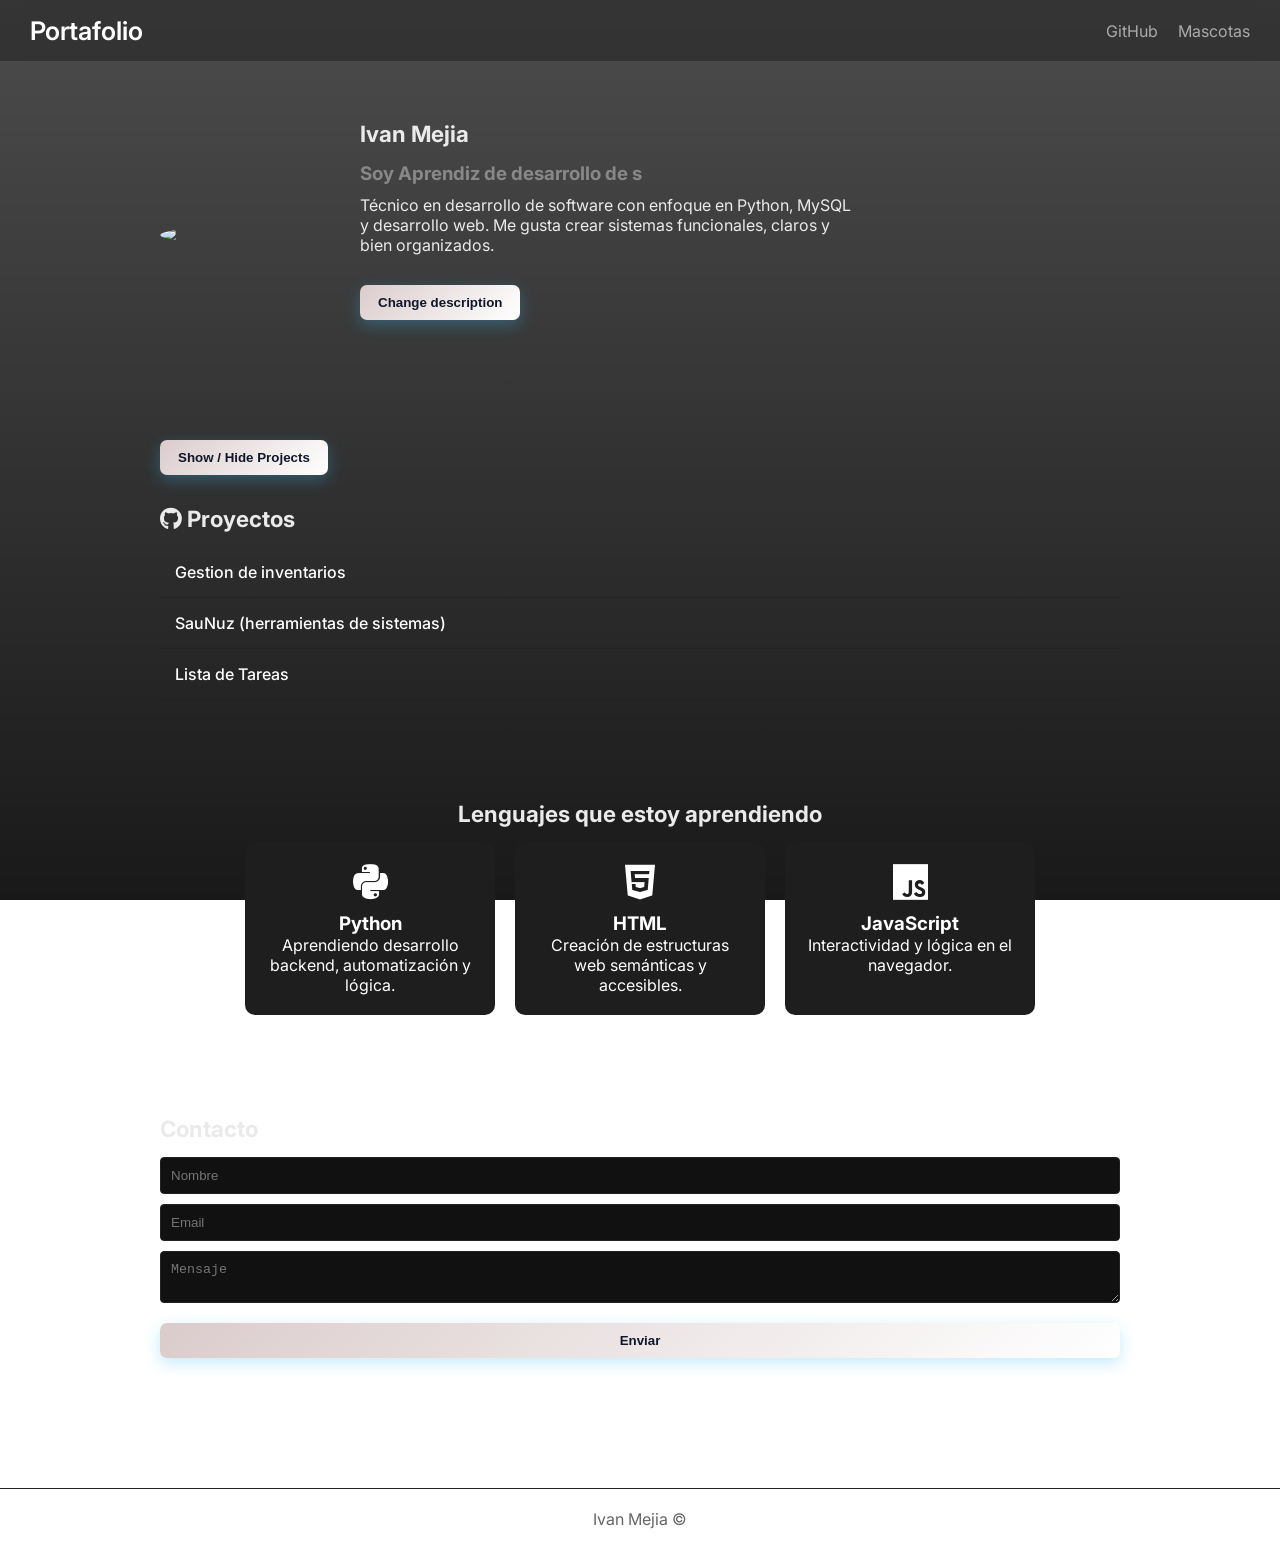
==== index.html @ 8ea57e07 "si" ====
<!doctype html>
<html lang="es">
  <head>
    <meta charset="UTF-8" />
    <meta name="viewport" content="width=device-width, initial-scale=1.0" />
    <link rel="stylesheet" href="src/css/index.css" />
    <link rel="icon" type="image/x-icon" href="public/img/Ivan.png">
    <link
      rel="stylesheet"
      href="https://cdnjs.cloudflare.com/ajax/libs/font-awesome/6.5.0/css/all.min.css"
    />
    <title>Ivan Mejia | Portafolio</title>
  </head>
  <body>
    <header>
      <h1>Portafolio</h1>
      <nav>
        <ul>
          <li>
            <a href="https://github.com/nuz777" target="_blank">GitHub</a>
          </li>
          <li><a href="mascotas.html">Mascotas</a></li>
        </ul>
      </nav>
    </header>

    <main>
      <section id="sobre-mi">
        <div class="sobre-mi">
          <img
            src="public/img/Ivan.png"
            class="perfil-img"
          />

          <div class="info">
            <h2>Ivan Mejia</h2>
            <h3 id="typing"></h3>
            <p>
              Técnico en desarrollo de software con enfoque en Python, MySQL y
              desarrollo web. Me gusta crear sistemas funcionales, claros y bien
              organizados.
            </p>
          </div>
        </div>
      </section>


      <section id="proyectos">
        <h2><i class="fa-brands fa-github"></i> Proyectos</h2>
        <ul>
          <li>
            <a
              href="https://github.com/nuz777/inventario.python"
              target="_blank"
              >Gestion de inventarios</a
            >
          </li>
          <li>
            <a href="https://github.com/nuz777/Sau_Nuz" target="_blank"
              >SauNuz (herramientas de sistemas)</a
            >
          </li>
          <li>
            <a
              href="https://github.com/nuz777/project_final"
              target="_blank"
              >Lista de Tareas</a
            >
          </li>
        </ul>
      </section>

      <section id="habilidades">
      <h2>Lenguajes que estoy aprendiendo</h2>

      <div class="cards-container">
        
        <div class="card2">
          <i class="fa-brands fa-python"></i>
          <h3>Python</h3>
          <p>Aprendiendo desarrollo backend, automatización y lógica.</p>
        </div>

        <div class="card2">
          <i class="fa-brands fa-html5"></i>
          <h3>HTML</h3>
          <p>Creación de estructuras web semánticas y accesibles.</p>
        </div>

        <div class="card2">
          <i class="fa-brands fa-js"></i>
          <h3>JavaScript</h3>
          <p>Interactividad y lógica en el navegador.</p>
        </div>

      </div>
    </section>

      <section id="contacto">
        <h2>Contacto</h2>
        <form id="contacto-form">
          <input type="text" id="nombre" placeholder="Nombre" required />
          <input type="email" id="email" placeholder="Email" required />
          <textarea id="mensaje" placeholder="Mensaje" required></textarea>
          <button type="submit">Enviar</button>
        </form>
        
        <div id="mensaje-exito"> <b> ¡Mensaje enviado correctamente! </b></div>
      </section>
    </main>
    

    <footer>
      <p> Ivan Mejia ©</p>
    </footer>

    <script src="src/js/main.js"></script>




  
  </body>
</html>
---- src/css/index.css ----
@import url(../css/styles.css);
@import url(../css/header.css);
@import url(../css/sections.css);
@import url(../css/projects.css);
@import url(../css/form.css);
@import url(../css/skills.css);
@import url(../css/footer.css);
@import url(../css/buttons.css);
@import url(../css/pets.css);
@import url(../css/responsive.css);
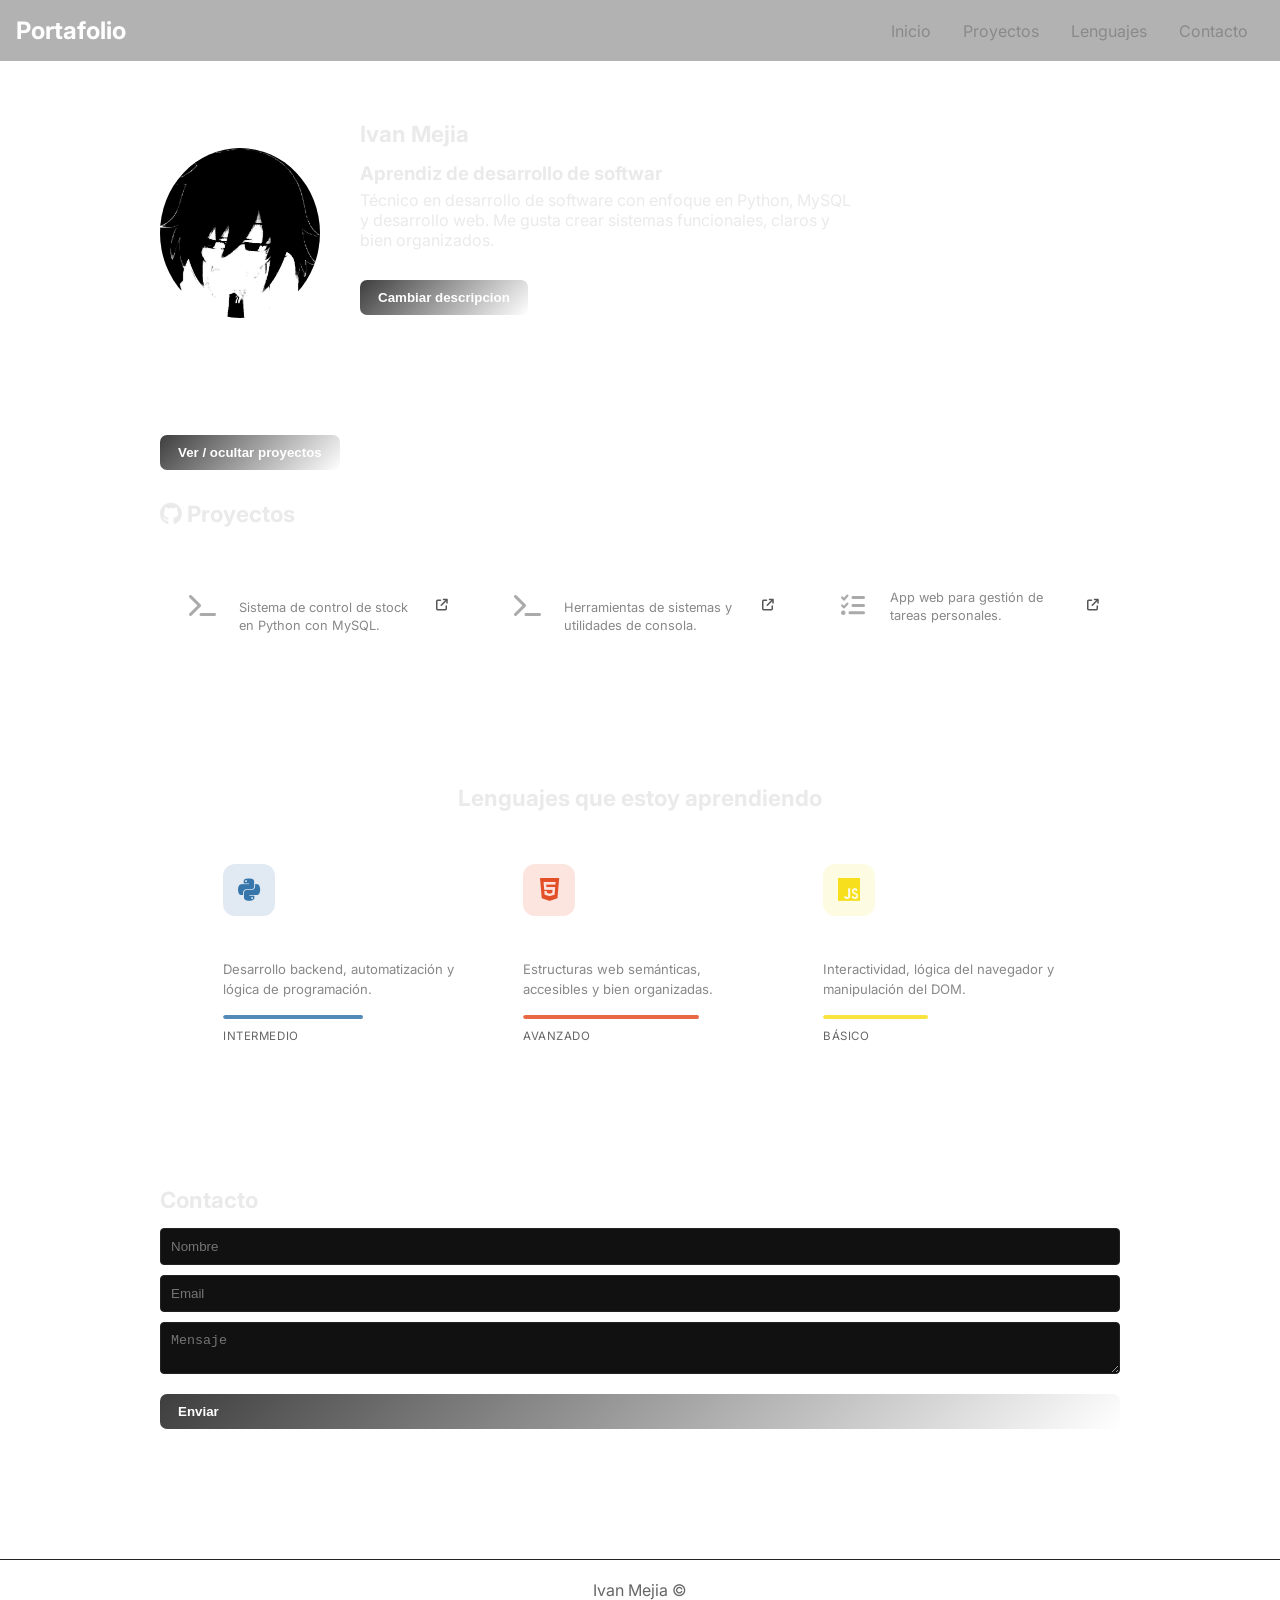
==== commit 17157b45: "nuz-changes" ====
--- a/index.html
+++ b/index.html
@@ -12,30 +12,37 @@
     <title>Ivan Mejia | Portafolio</title>
   </head>
   <body>
-    <header>
-      <h1>Portafolio</h1>
-      <nav>
-        <ul>
-          <li>
-            <a href="https://github.com/nuz777" target="_blank">GitHub</a>
-          </li>
-          <li><a href="mascotas.html">Mascotas</a></li>
+
+ <nav class="navbar">
+        <h1>Portafolio</h1>
+        <!-- Checkbox oculto para la lógica del menú -->
+        <input type="checkbox" id="menu-toggler" class="menu-toggler">
+        <label for="menu-toggler" class="hamburger">
+            <span></span>
+            <span></span>
+            <span></span>
+        </label>
+        <ul class="nav-links">
+          <li><a href="#sobre-mi">Inicio</a></li>
+          <li><a href="#proyecto">Proyectos</a></li>
+          <li><a href="#habilidades">Lenguajes</a></li>
+          <li><a href="#contacto">Contacto</a></li>
         </ul>
-      </nav>
-    </header>
+    </nav>
 
-    <main>
-      <section id="sobre-mi">
+    
+    <main id="sobre-mi">
+      <section >
         <div class="sobre-mi">
           <img
-            src="public/img/Ivan.png"
+            src="public/img/profilecustom.png"
             class="perfil-img"
           />
 
           <div class="info">
             <h2>Ivan Mejia</h2>
             <h3 id="typing"></h3>
-            <p>
+            <p id="proyecto">
               Técnico en desarrollo de software con enfoque en Python, MySQL y
               desarrollo web. Me gusta crear sistemas funcionales, claros y bien
               organizados.
@@ -43,59 +50,87 @@
           </div>
         </div>
       </section>
-
-
       <section id="proyectos">
         <h2><i class="fa-brands fa-github"></i> Proyectos</h2>
-        <ul>
-          <li>
-            <a
-              href="https://github.com/nuz777/inventario.python"
-              target="_blank"
-              >Gestion de inventarios</a
-            >
-          </li>
-          <li>
-            <a href="https://github.com/nuz777/Sau_Nuz" target="_blank"
-              >SauNuz (herramientas de sistemas)</a
-            >
-          </li>
-          <li>
-            <a
-              href="https://github.com/nuz777/project_final"
-              target="_blank"
-              >Lista de Tareas</a
-            >
-          </li>
-        </ul>
+        <div class="proyectos-grid">
+
+          <a href="https://github.com/nuz777/inventario.python" target="_blank" class="proyecto-card">
+            <div class="proyecto-icon"><i class="fa-solid fa-terminal"></i></div>
+            <div class="proyecto-info">
+              <h3>Gestión de inventarios</h3>
+              <p>Sistema de control de stock en Python con MySQL.</p>
+            </div>
+            <i class="fa-solid fa-arrow-up-right-from-square proyecto-arrow"></i>
+          </a>
+
+          <a href="https://github.com/nuz777/Sau_Nuz" target="_blank" class="proyecto-card">
+            <div class="proyecto-icon"><i class="fa-solid fa-terminal"></i></div>
+            <div class="proyecto-info">
+              <h3>SauNuz</h3>
+              <p>Herramientas de sistemas y utilidades de consola.</p>
+            </div>
+            <i class="fa-solid fa-arrow-up-right-from-square proyecto-arrow"></i>
+          </a>
+
+          <a href="https://github.com/nuz777/project_final" target="_blank" class="proyecto-card">
+            <div class="proyecto-icon"><i class="fa-solid fa-list-check"></i></div>
+            <div class="proyecto-info">
+              <h3>Lista de Tareas</h3>
+              <p>App web para gestión de tareas personales.</p>
+          
+              <span id="habilidades"></span>
+            </div>
+            <i class="fa-solid fa-arrow-up-right-from-square proyecto-arrow"></i>
+          </a>
+
+        </div>
       </section>
 
       <section id="habilidades">
-      <h2>Lenguajes que estoy aprendiendo</h2>
+        <h2>Lenguajes que estoy aprendiendo</h2>
 
-      <div class="cards-container">
-        
-        <div class="card2">
-          <i class="fa-brands fa-python"></i>
-          <h3>Python</h3>
-          <p>Aprendiendo desarrollo backend, automatización y lógica.</p>
+        <div class="cards-container">
+
+          <div class="card2">
+            <div class="card2-icon python-bg">
+              <i class="fa-brands fa-python"></i>
+            </div>
+            <h3>Python</h3>
+            <p>Desarrollo backend, automatización y lógica de programación.</p>
+            <div class="card2-bar">
+              <div class="card2-fill" style="width: 60%; background: #3776AB;"></div>
+            </div>
+            <span class="card2-nivel">Intermedio</span>
+          </div>
+
+          <div class="card2">
+            <div class="card2-icon html-bg">
+              <i class="fa-brands fa-html5"></i>
+            </div>
+            <h3>HTML</h3>
+            <p>Estructuras web semánticas, accesibles y bien organizadas.</p>
+            <div class="card2-bar">
+              <div class="card2-fill" style="width: 75%; background: #E34F26;"></div>
+            </div>
+            <span class="card2-nivel">Avanzado</span>
+          </div>
+
+          <div class="card2">
+            <div class="card2-icon js-bg">
+              <i class="fa-brands fa-js"></i>
+            </div>
+            <h3>JavaScript</h3>
+            <p>Interactividad, lógica del navegador y manipulación del DOM.</p>
+            <div class="card2-bar">
+              <div class="card2-fill" style="width: 45%; background: #F7DF1E;"></div>
+            </div>
+            <span class="card2-nivel">Básico</span>
+          </div>
         </div>
+      </section>
 
-        <div class="card2">
-          <i class="fa-brands fa-html5"></i>
-          <h3>HTML</h3>
-          <p>Creación de estructuras web semánticas y accesibles.</p>
-        </div>
 
-        <div class="card2">
-          <i class="fa-brands fa-js"></i>
-          <h3>JavaScript</h3>
-          <p>Interactividad y lógica en el navegador.</p>
-        </div>
-
-      </div>
-    </section>
-
+      
       <section id="contacto">
         <h2>Contacto</h2>
         <form id="contacto-form">
@@ -115,8 +150,11 @@
     </footer>
 
     <script src="src/js/main.js"></script>
+  
 
-
+     <video autoplay muted loop class="bg-video">
+      <source src="/public/videos/videopro.mp4" type="video/mp4">
+     </video>
 
 
   
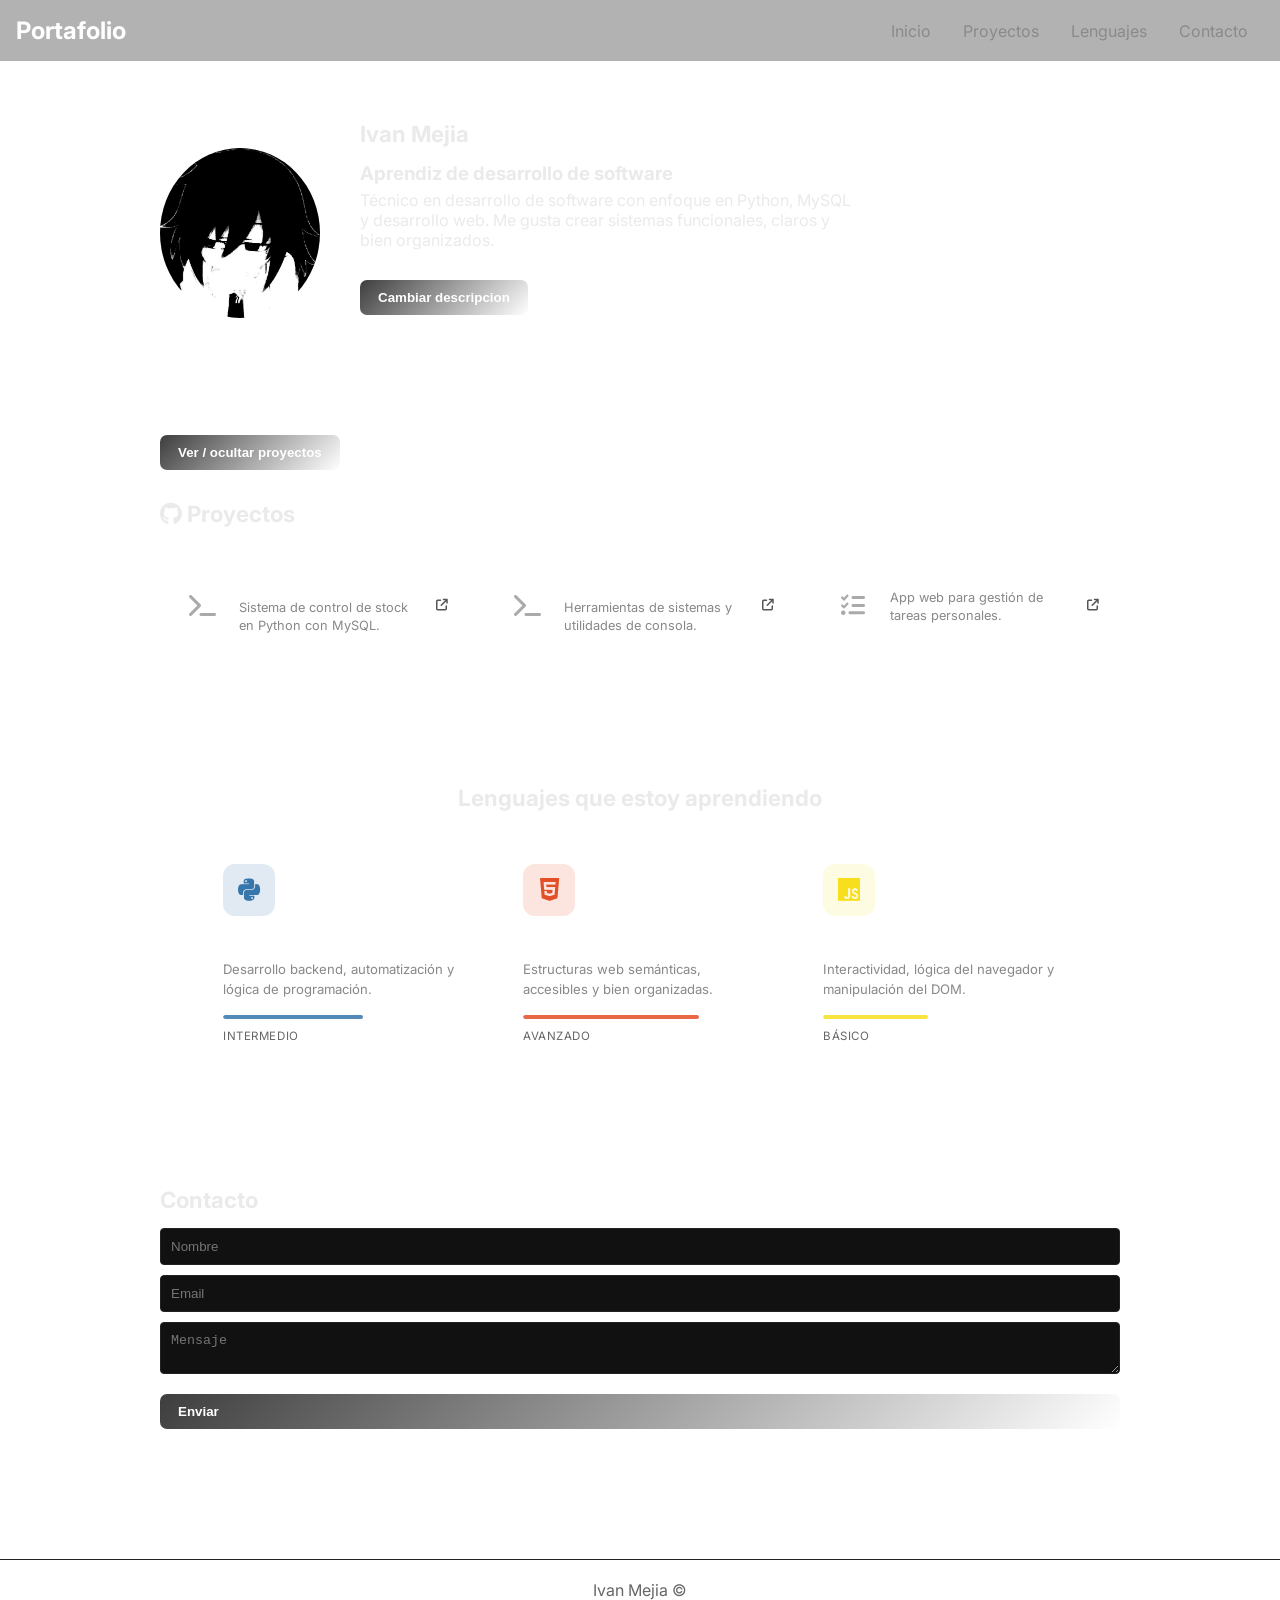
==== commit 7cc3a4bc: "ss" ====
--- a/index.html
+++ b/index.html
@@ -152,10 +152,6 @@
     <script src="src/js/main.js"></script>
   
 
-     <video autoplay muted loop class="bg-video">
-      <source src="/public/videos/videopro.mp4" type="video/mp4">
-     </video>
-
 
   
   </body>
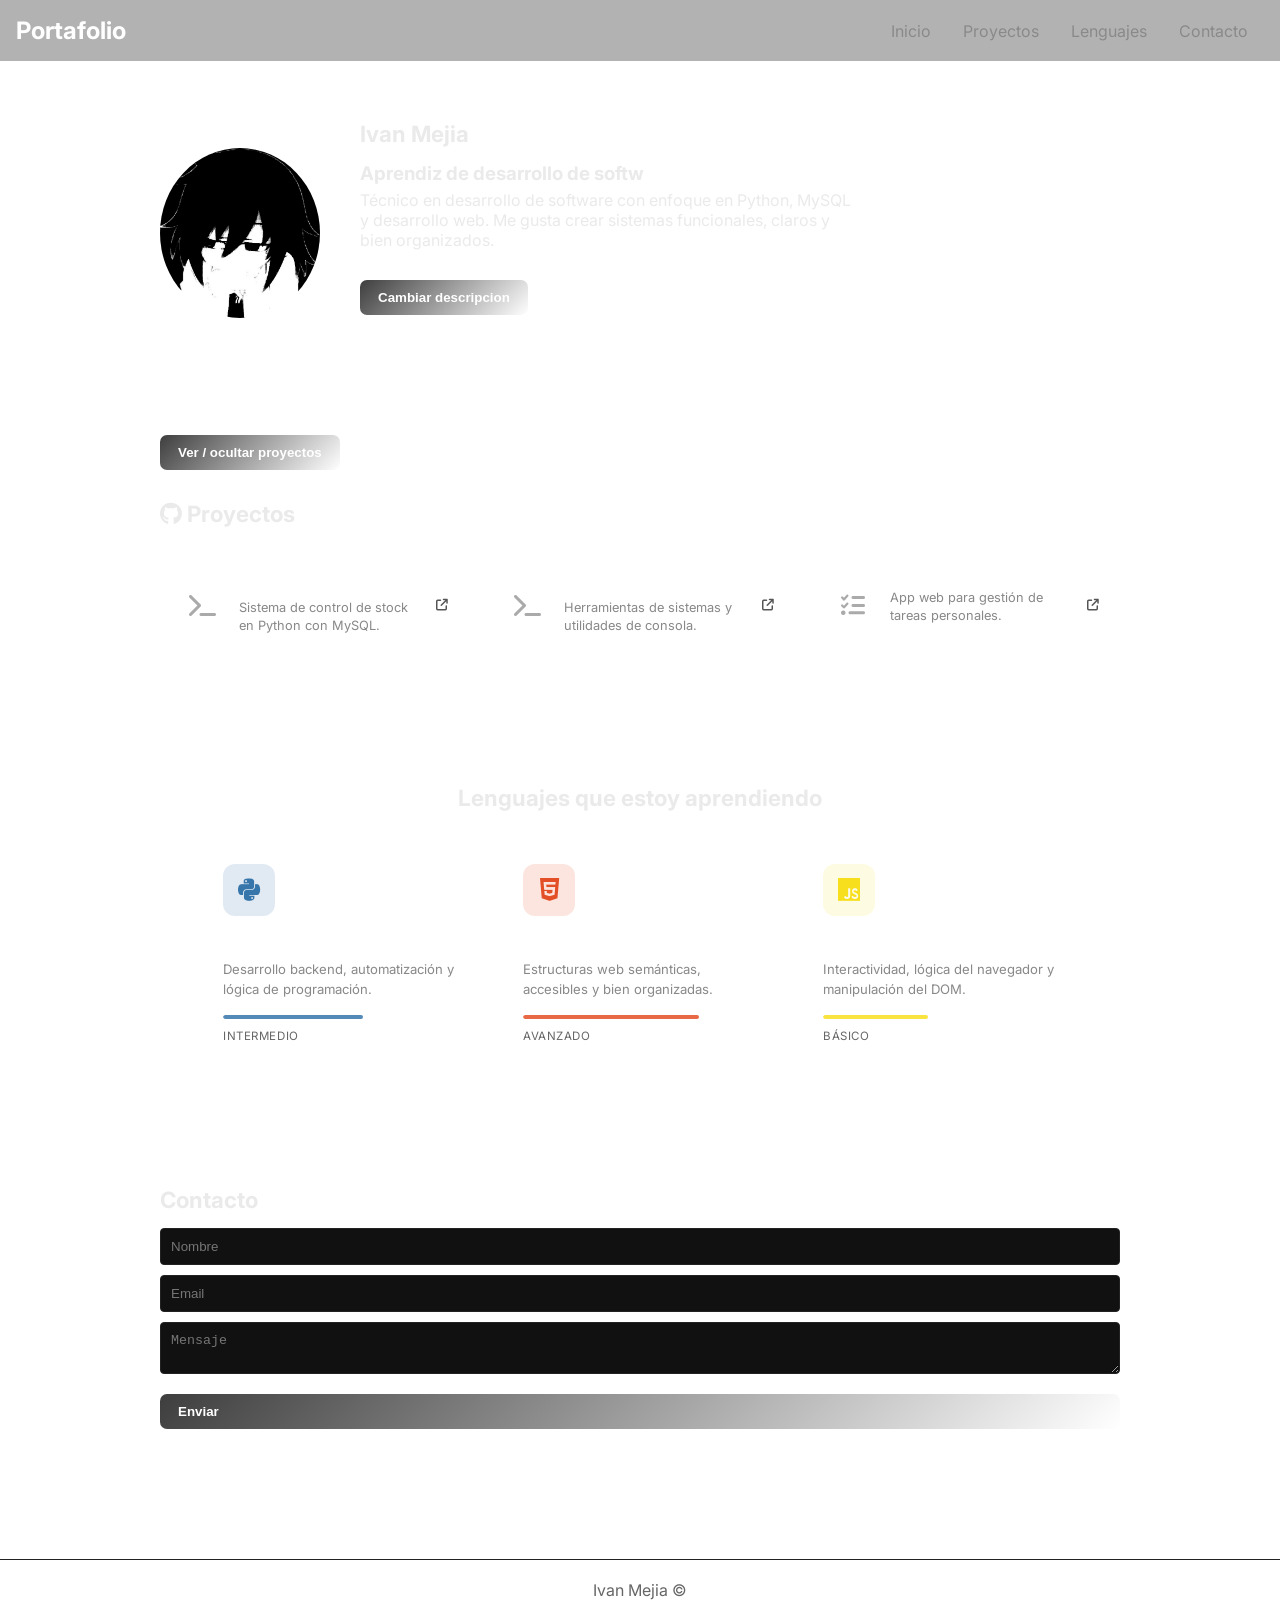
==== commit 56986160: "sss23" ====
--- a/index.html
+++ b/index.html
@@ -152,6 +152,10 @@
     <script src="src/js/main.js"></script>
   
 
+     <video autoplay muted loop class="bg-video">
+      <source src="/public/videos/videopro.mp4" type="video/mp4">
+     </video>
+
 
   
   </body>
